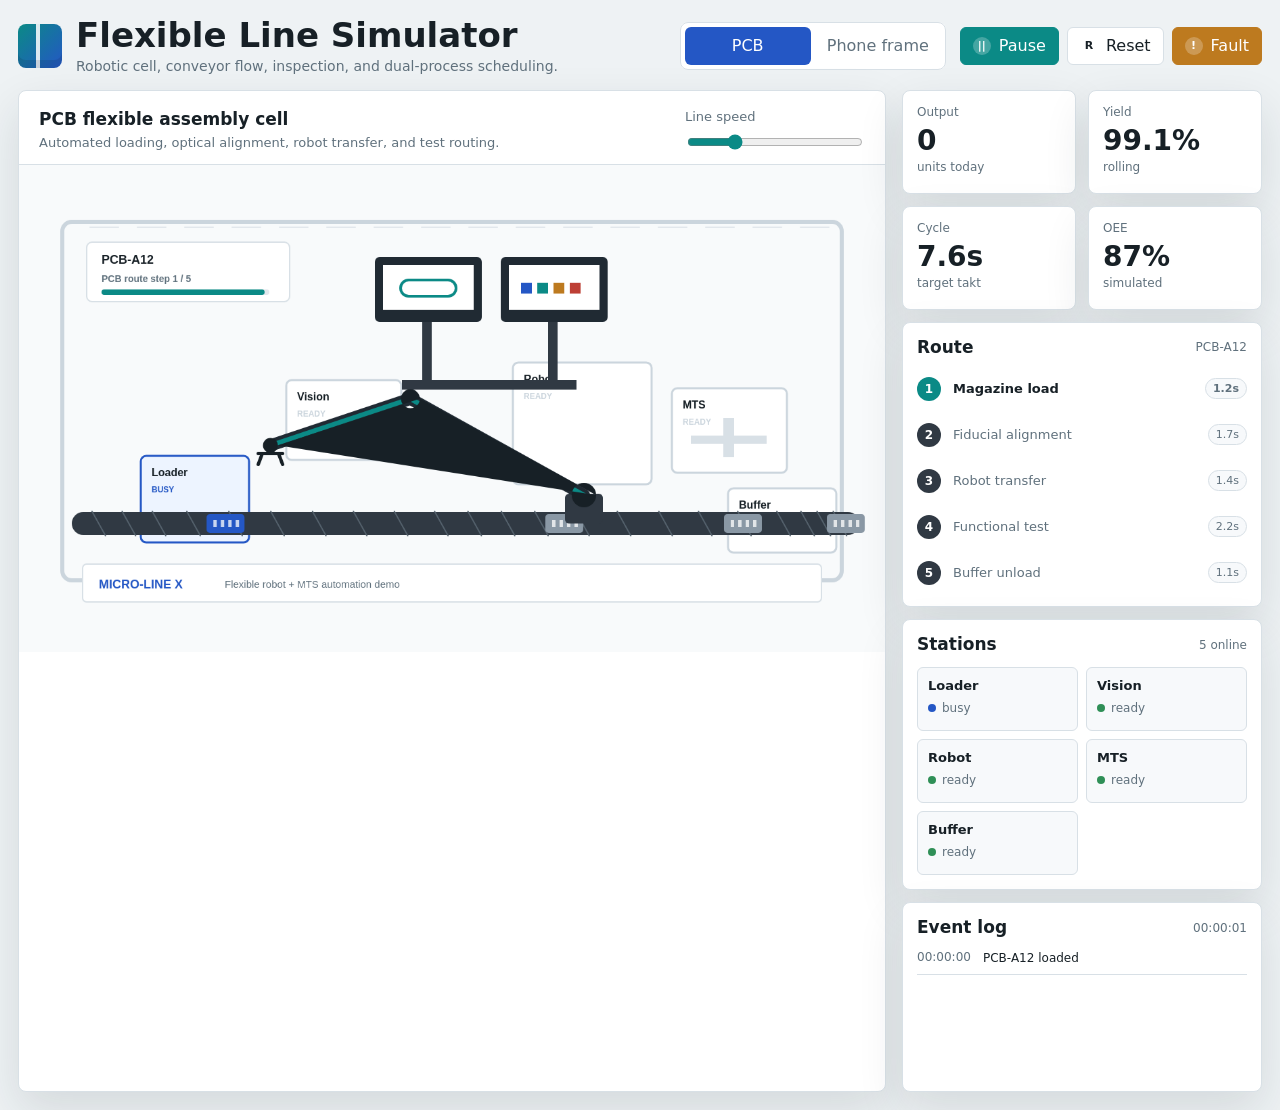
==== index.html @ 8a08c67c "Build flexible line simulator" ====
<!doctype html>
<html lang="en">
  <head>
    <meta charset="utf-8">
    <meta name="viewport" content="width=device-width, initial-scale=1">
    <title>Flexible Line Simulator</title>
    <meta
      name="description"
      content="A browser-based digital twin demo for flexible robotic production lines."
    >
    <link rel="stylesheet" href="styles.css">
  </head>
  <body>
    <main class="app-shell">
      <section class="topbar" aria-label="Production controls">
        <div class="brand-block">
          <span class="brand-mark" aria-hidden="true"></span>
          <div>
            <h1>Flexible Line Simulator</h1>
            <p>Robotic cell, conveyor flow, inspection, and dual-process scheduling.</p>
          </div>
        </div>

        <div class="control-cluster">
          <fieldset class="segmented" aria-label="Process mode">
            <legend>Mode</legend>
            <button class="segment active" type="button" data-mode="pcb">PCB</button>
            <button class="segment" type="button" data-mode="frame">Phone frame</button>
          </fieldset>

          <div class="control-buttons">
            <button class="tool-button primary" type="button" id="toggleRun" aria-label="Pause line">
              <span class="button-icon" aria-hidden="true">||</span>
              <span>Pause</span>
            </button>
            <button class="tool-button" type="button" id="resetLine" aria-label="Reset line">
              <span class="button-icon" aria-hidden="true">R</span>
              <span>Reset</span>
            </button>
            <button class="tool-button warning" type="button" id="injectFault" aria-label="Inject a line fault">
              <span class="button-icon" aria-hidden="true">!</span>
              <span>Fault</span>
            </button>
          </div>
        </div>
      </section>

      <section class="workspace">
        <div class="digital-twin-panel">
          <div class="panel-head">
            <div>
              <h2 id="lineTitle">PCB flexible assembly cell</h2>
              <p id="lineSubtitle">Automated loading, optical alignment, robot transfer, and test routing.</p>
            </div>
            <label class="speed-control" for="speedRange">
              <span>Line speed</span>
              <input id="speedRange" type="range" min="0.5" max="2.5" value="1" step="0.25">
            </label>
          </div>
          <canvas id="lineCanvas" width="1280" height="720" aria-label="Animated production line simulation"></canvas>
        </div>

        <aside class="side-panel" aria-label="Line dashboard">
          <section class="status-strip">
            <div class="status-card">
              <span class="metric-label">Output</span>
              <strong id="metricOutput">0</strong>
              <span class="metric-sub">units today</span>
            </div>
            <div class="status-card">
              <span class="metric-label">Yield</span>
              <strong id="metricYield">99.1%</strong>
              <span class="metric-sub">rolling</span>
            </div>
            <div class="status-card">
              <span class="metric-label">Cycle</span>
              <strong id="metricCycle">7.6s</strong>
              <span class="metric-sub">target takt</span>
            </div>
            <div class="status-card">
              <span class="metric-label">OEE</span>
              <strong id="metricOee">87%</strong>
              <span class="metric-sub">simulated</span>
            </div>
          </section>

          <section class="process-card">
            <div class="section-head">
              <h2>Route</h2>
              <span id="activeRecipe">PCB-A12</span>
            </div>
            <ol class="route-list" id="routeList"></ol>
          </section>

          <section class="process-card">
            <div class="section-head">
              <h2>Stations</h2>
              <span id="stationSummary">5 online</span>
            </div>
            <div class="station-grid" id="stationGrid"></div>
          </section>

          <section class="process-card log-card">
            <div class="section-head">
              <h2>Event log</h2>
              <span id="clockReadout">00:00:00</span>
            </div>
            <ul class="event-log" id="eventLog"></ul>
          </section>
        </aside>
      </section>
    </main>

    <script src="app.js"></script>
  </body>
</html>
---- styles.css ----
:root {
  color-scheme: light;
  --bg: #eef2f4;
  --surface: #ffffff;
  --surface-2: #f7f9fb;
  --ink: #172026;
  --muted: #60717d;
  --line: #d8e0e6;
  --blue: #2457c5;
  --teal: #0b8a86;
  --green: #2f8f57;
  --amber: #bd7a1f;
  --red: #bd3f35;
  --rail: #303943;
  --shadow: 0 18px 46px rgba(28, 39, 49, 0.12);
}

* {
  box-sizing: border-box;
}

html,
body {
  min-height: 100%;
}

body {
  margin: 0;
  background: var(--bg);
  color: var(--ink);
  font-family:
    Inter, ui-sans-serif, system-ui, -apple-system, BlinkMacSystemFont, "Segoe UI",
    sans-serif;
}

button,
input {
  font: inherit;
}

.app-shell {
  min-height: 100vh;
  padding: 18px;
}

.topbar {
  display: flex;
  align-items: center;
  justify-content: space-between;
  gap: 20px;
  max-width: 1480px;
  margin: 0 auto 16px;
}

.brand-block {
  display: flex;
  align-items: center;
  gap: 14px;
  min-width: 280px;
}

.brand-mark {
  width: 44px;
  height: 44px;
  border-radius: 8px;
  background:
    linear-gradient(90deg, transparent 42%, rgba(255, 255, 255, 0.85) 42% 50%, transparent 50%),
    linear-gradient(135deg, var(--teal), var(--blue));
  box-shadow: inset 0 -8px 0 rgba(0, 0, 0, 0.1);
  flex: 0 0 auto;
}

h1,
h2,
p {
  margin: 0;
}

h1 {
  font-size: clamp(22px, 3vw, 34px);
  line-height: 1.05;
}

.brand-block p,
.panel-head p,
.metric-sub,
.metric-label {
  color: var(--muted);
}

.brand-block p {
  margin-top: 4px;
  font-size: 14px;
}

.control-cluster {
  display: flex;
  align-items: center;
  justify-content: flex-end;
  gap: 14px;
  flex-wrap: wrap;
}

.segmented {
  display: grid;
  grid-template-columns: repeat(2, minmax(88px, 1fr));
  gap: 4px;
  margin: 0;
  padding: 4px;
  border: 1px solid var(--line);
  border-radius: 8px;
  background: var(--surface);
}

.segmented legend {
  position: absolute;
  width: 1px;
  height: 1px;
  overflow: hidden;
  clip: rect(0 0 0 0);
}

.segment,
.tool-button {
  min-height: 38px;
  border: 0;
  border-radius: 6px;
  cursor: pointer;
}

.segment {
  color: var(--muted);
  background: transparent;
  padding: 0 12px;
}

.segment.active {
  color: #fff;
  background: var(--blue);
}

.control-buttons {
  display: flex;
  gap: 8px;
  flex-wrap: wrap;
}

.tool-button {
  display: inline-flex;
  align-items: center;
  justify-content: center;
  gap: 8px;
  padding: 0 12px;
  color: var(--ink);
  background: var(--surface);
  border: 1px solid var(--line);
}

.tool-button.primary {
  color: #fff;
  background: var(--teal);
  border-color: var(--teal);
}

.tool-button.warning {
  color: #fff;
  background: var(--amber);
  border-color: var(--amber);
}

.button-icon {
  display: grid;
  place-items: center;
  width: 18px;
  height: 18px;
  border-radius: 50%;
  font-size: 11px;
  font-weight: 800;
  background: rgba(255, 255, 255, 0.24);
}

.workspace {
  display: grid;
  grid-template-columns: minmax(0, 1fr) 360px;
  gap: 16px;
  max-width: 1480px;
  margin: 0 auto;
}

.digital-twin-panel,
.process-card,
.status-card {
  background: var(--surface);
  border: 1px solid var(--line);
  border-radius: 8px;
  box-shadow: var(--shadow);
}

.digital-twin-panel {
  min-width: 0;
  overflow: hidden;
}

.panel-head {
  display: flex;
  align-items: center;
  justify-content: space-between;
  gap: 18px;
  padding: 18px 20px 12px;
  border-bottom: 1px solid var(--line);
}

.panel-head h2,
.section-head h2 {
  font-size: 17px;
  line-height: 1.25;
}

.panel-head p {
  margin-top: 4px;
  font-size: 13px;
  line-height: 1.4;
}

.speed-control {
  display: grid;
  gap: 8px;
  min-width: 180px;
  color: var(--muted);
  font-size: 13px;
}

.speed-control input {
  accent-color: var(--teal);
}

canvas {
  display: block;
  width: 100%;
  aspect-ratio: 16 / 9;
  background: #f8fafb;
}

.side-panel {
  display: grid;
  gap: 12px;
  align-content: start;
}

.status-strip {
  display: grid;
  grid-template-columns: repeat(2, minmax(0, 1fr));
  gap: 12px;
}

.status-card {
  min-height: 104px;
  padding: 14px;
}

.metric-label,
.metric-sub {
  display: block;
  font-size: 12px;
}

.status-card strong {
  display: block;
  margin: 8px 0 5px;
  font-size: 28px;
  line-height: 1;
}

.process-card {
  padding: 14px;
}

.section-head {
  display: flex;
  align-items: center;
  justify-content: space-between;
  gap: 12px;
  margin-bottom: 12px;
}

.section-head span {
  color: var(--muted);
  font-size: 12px;
}

.route-list {
  display: grid;
  gap: 8px;
  margin: 0;
  padding: 0;
  list-style: none;
  counter-reset: route;
}

.route-list li {
  display: grid;
  grid-template-columns: 28px 1fr auto;
  align-items: center;
  gap: 8px;
  min-height: 38px;
  color: var(--muted);
  font-size: 13px;
}

.route-list li::before {
  counter-increment: route;
  content: counter(route);
  display: grid;
  place-items: center;
  width: 24px;
  height: 24px;
  color: #fff;
  background: var(--rail);
  border-radius: 50%;
  font-size: 12px;
  font-weight: 700;
}

.route-list .active-step {
  color: var(--ink);
  font-weight: 700;
}

.route-list .active-step::before {
  background: var(--teal);
}

.duration-pill {
  color: var(--muted);
  background: var(--surface-2);
  border: 1px solid var(--line);
  border-radius: 999px;
  padding: 3px 7px;
  font-size: 11px;
}

.station-grid {
  display: grid;
  grid-template-columns: repeat(2, minmax(0, 1fr));
  gap: 8px;
}

.station-tile {
  min-height: 64px;
  padding: 10px;
  background: var(--surface-2);
  border: 1px solid var(--line);
  border-radius: 6px;
}

.station-name {
  display: block;
  font-size: 13px;
  font-weight: 700;
}

.station-state {
  display: inline-flex;
  align-items: center;
  gap: 6px;
  margin-top: 8px;
  color: var(--muted);
  font-size: 12px;
}

.state-dot {
  width: 8px;
  height: 8px;
  border-radius: 50%;
  background: var(--green);
}

.station-tile.busy .state-dot {
  background: var(--blue);
}

.station-tile.fault .state-dot {
  background: var(--red);
}

.log-card {
  min-height: 190px;
}

.event-log {
  display: grid;
  gap: 7px;
  max-height: 170px;
  margin: 0;
  padding: 0;
  overflow: auto;
  list-style: none;
  font-size: 12px;
}

.event-log li {
  display: grid;
  grid-template-columns: 58px 1fr;
  gap: 8px;
  padding-bottom: 7px;
  border-bottom: 1px solid var(--line);
}

.event-time {
  color: var(--muted);
  font-variant-numeric: tabular-nums;
}

.event-text {
  color: var(--ink);
  line-height: 1.35;
}

@media (max-width: 1080px) {
  .topbar {
    align-items: flex-start;
    flex-direction: column;
  }

  .control-cluster {
    width: 100%;
    justify-content: space-between;
  }

  .workspace {
    grid-template-columns: 1fr;
  }

  .side-panel {
    grid-template-columns: repeat(2, minmax(0, 1fr));
  }

  .status-strip,
  .log-card {
    grid-column: 1 / -1;
  }
}

@media (max-width: 680px) {
  .app-shell {
    padding: 12px;
  }

  .control-cluster,
  .control-buttons {
    align-items: stretch;
    flex-direction: column;
    width: 100%;
  }

  .segmented {
    width: 100%;
  }

  .tool-button {
    width: 100%;
  }

  .panel-head {
    align-items: stretch;
    flex-direction: column;
  }

  .side-panel,
  .status-strip,
  .station-grid {
    grid-template-columns: 1fr;
  }

  .route-list li {
    grid-template-columns: 28px minmax(0, 1fr);
  }

  .duration-pill {
    grid-column: 2;
    justify-self: start;
  }
}
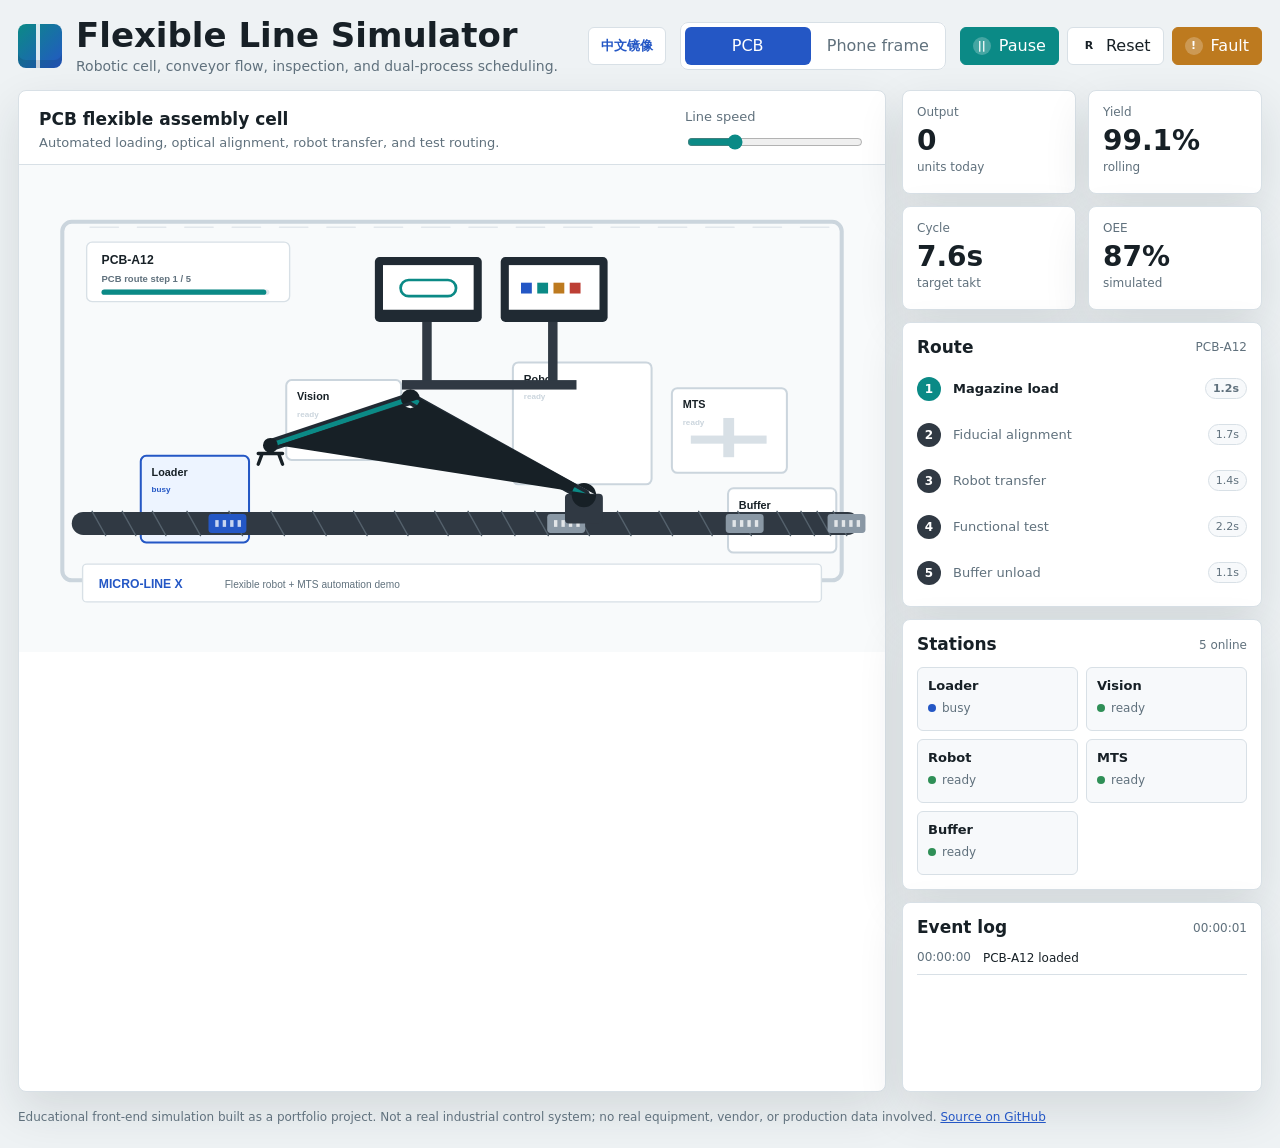
==== commit cdf7b03d: "Optimize rendering, HiDPI canvas, and page metadata - Restructure app.js into clear sections: locali" ====
--- a/index.html
+++ b/index.html
@@ -8,6 +8,14 @@
       name="description"
       content="A browser-based digital twin demo for flexible robotic production lines."
     >
+    <meta property="og:title" content="Flexible Line Simulator">
+    <meta property="og:description" content="A browser-based digital twin demo for flexible robotic production lines.">
+    <meta property="og:type" content="website">
+    <meta property="og:url" content="https://binbinfu131.github.io/flexible-line-simulator/">
+    <link rel="alternate" hreflang="en" href="https://binbinfu131.github.io/flexible-line-simulator/">
+    <link rel="alternate" hreflang="zh-CN" href="https://binbinfu131.github.io/flexible-line-simulator/zh-cn.html">
+    <link rel="alternate" hreflang="x-default" href="https://binbinfu131.github.io/flexible-line-simulator/">
+    <link rel="icon" href="data:image/svg+xml,%3Csvg xmlns='http://www.w3.org/2000/svg' viewBox='0 0 64 64'%3E%3Crect width='64' height='64' rx='12' fill='%232457c5'/%3E%3Crect x='10' y='40' width='44' height='8' rx='4' fill='%23ffffff'/%3E%3Ccircle cx='22' cy='26' r='8' fill='%230b8a86' stroke='%23ffffff' stroke-width='3'/%3E%3Crect x='36' y='16' width='16' height='16' rx='3' fill='%23ffffff'/%3E%3C/svg%3E">
     <link rel="stylesheet" href="styles.css">
   </head>
   <body>
@@ -22,6 +30,8 @@
         </div>
 
         <div class="control-cluster">
+          <a class="language-link" href="zh-cn.html">中文镜像</a>
+
           <fieldset class="segmented" aria-label="Process mode">
             <legend>Mode</legend>
             <button class="segment active" type="button" data-mode="pcb">PCB</button>
@@ -109,6 +119,14 @@
           </section>
         </aside>
       </section>
+
+      <footer class="page-foot">
+        <p>
+          Educational front-end simulation built as a portfolio project. Not a real
+          industrial control system; no real equipment, vendor, or production data involved.
+          <a href="https://github.com/BinbinFu131/flexible-line-simulator">Source on GitHub</a>
+        </p>
+      </footer>
     </main>
 
     <script src="app.js"></script>
--- a/styles.css
+++ b/styles.css
@@ -145,6 +145,25 @@
   flex-wrap: wrap;
 }
 
+.language-link {
+  display: inline-flex;
+  align-items: center;
+  justify-content: center;
+  min-height: 38px;
+  padding: 0 12px;
+  color: var(--blue);
+  background: var(--surface);
+  border: 1px solid var(--line);
+  border-radius: 6px;
+  font-size: 13px;
+  font-weight: 700;
+  text-decoration: none;
+}
+
+.language-link:hover {
+  border-color: var(--blue);
+}
+
 .tool-button {
   display: inline-flex;
   align-items: center;
@@ -416,6 +435,18 @@
   line-height: 1.35;
 }
 
+.page-foot {
+  max-width: 1480px;
+  margin: 16px auto 4px;
+  color: var(--muted);
+  font-size: 12px;
+  line-height: 1.5;
+}
+
+.page-foot a {
+  color: var(--blue);
+}
+
 @media (max-width: 1080px) {
   .topbar {
     align-items: flex-start;
@@ -461,6 +492,10 @@
     width: 100%;
   }
 
+  .language-link {
+    width: 100%;
+  }
+
   .panel-head {
     align-items: stretch;
     flex-direction: column;
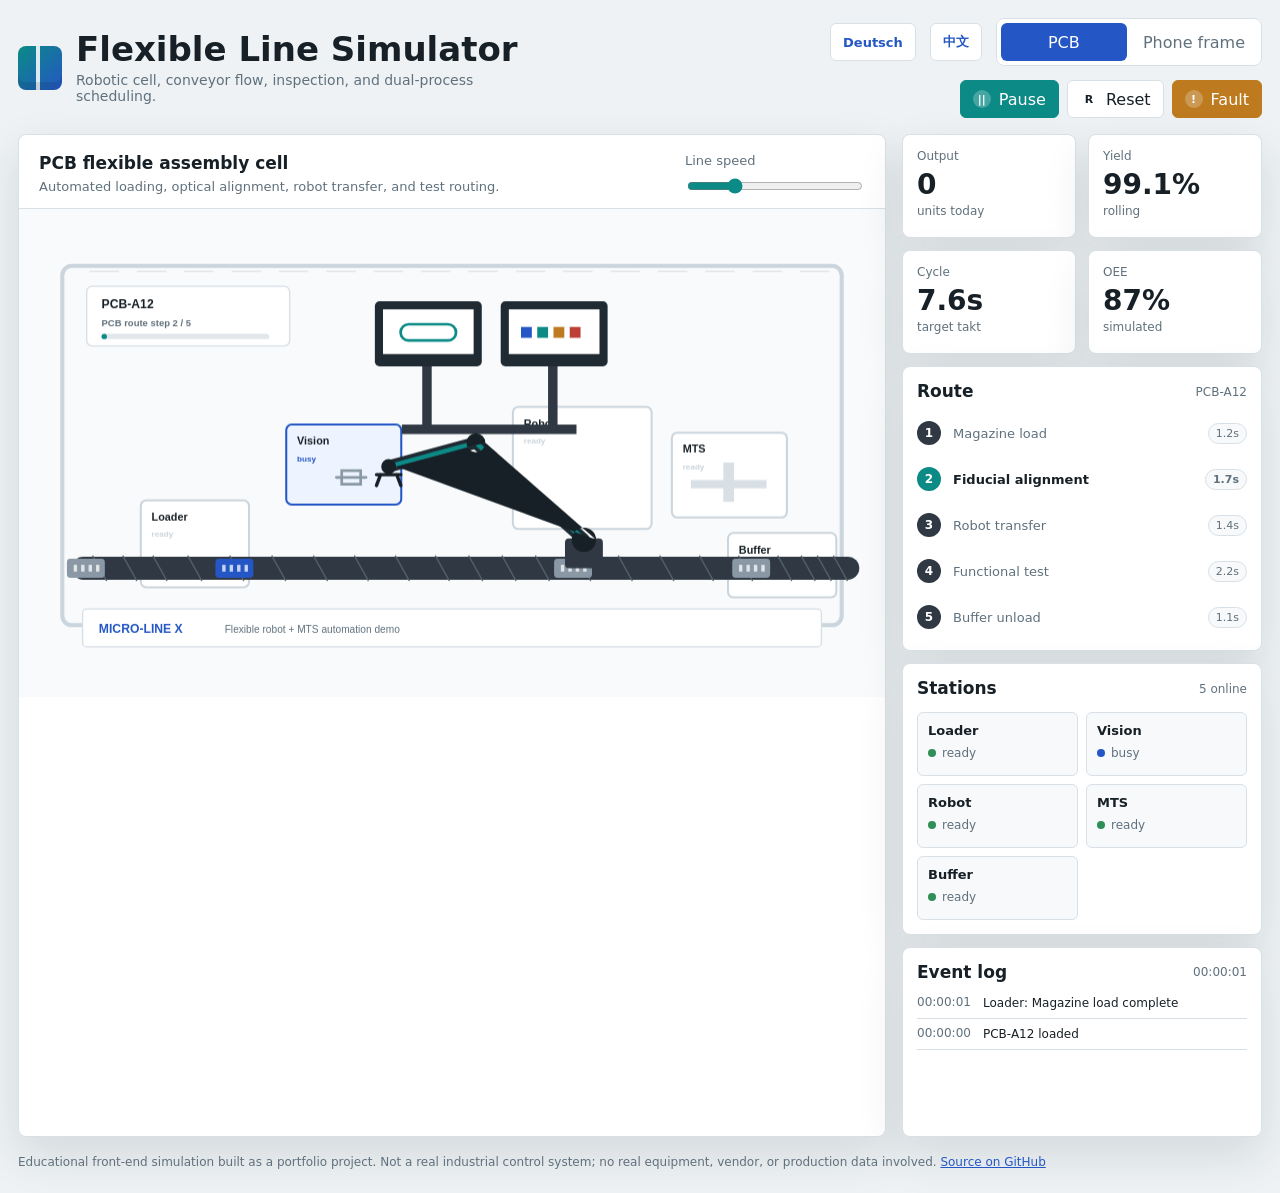
==== commit b3515f93: "Add German language version - New de.html entry with German UI text, og tags, and favicon - Add de l" ====
--- a/index.html
+++ b/index.html
@@ -14,6 +14,7 @@
     <meta property="og:url" content="https://binbinfu131.github.io/flexible-line-simulator/">
     <link rel="alternate" hreflang="en" href="https://binbinfu131.github.io/flexible-line-simulator/">
     <link rel="alternate" hreflang="zh-CN" href="https://binbinfu131.github.io/flexible-line-simulator/zh-cn.html">
+    <link rel="alternate" hreflang="de" href="https://binbinfu131.github.io/flexible-line-simulator/de.html">
     <link rel="alternate" hreflang="x-default" href="https://binbinfu131.github.io/flexible-line-simulator/">
     <link rel="icon" href="data:image/svg+xml,%3Csvg xmlns='http://www.w3.org/2000/svg' viewBox='0 0 64 64'%3E%3Crect width='64' height='64' rx='12' fill='%232457c5'/%3E%3Crect x='10' y='40' width='44' height='8' rx='4' fill='%23ffffff'/%3E%3Ccircle cx='22' cy='26' r='8' fill='%230b8a86' stroke='%23ffffff' stroke-width='3'/%3E%3Crect x='36' y='16' width='16' height='16' rx='3' fill='%23ffffff'/%3E%3C/svg%3E">
     <link rel="stylesheet" href="styles.css">
@@ -30,7 +31,8 @@
         </div>
 
         <div class="control-cluster">
-          <a class="language-link" href="zh-cn.html">中文镜像</a>
+          <a class="language-link" href="de.html">Deutsch</a>
+          <a class="language-link" href="zh-cn.html">中文</a>
 
           <fieldset class="segmented" aria-label="Process mode">
             <legend>Mode</legend>
